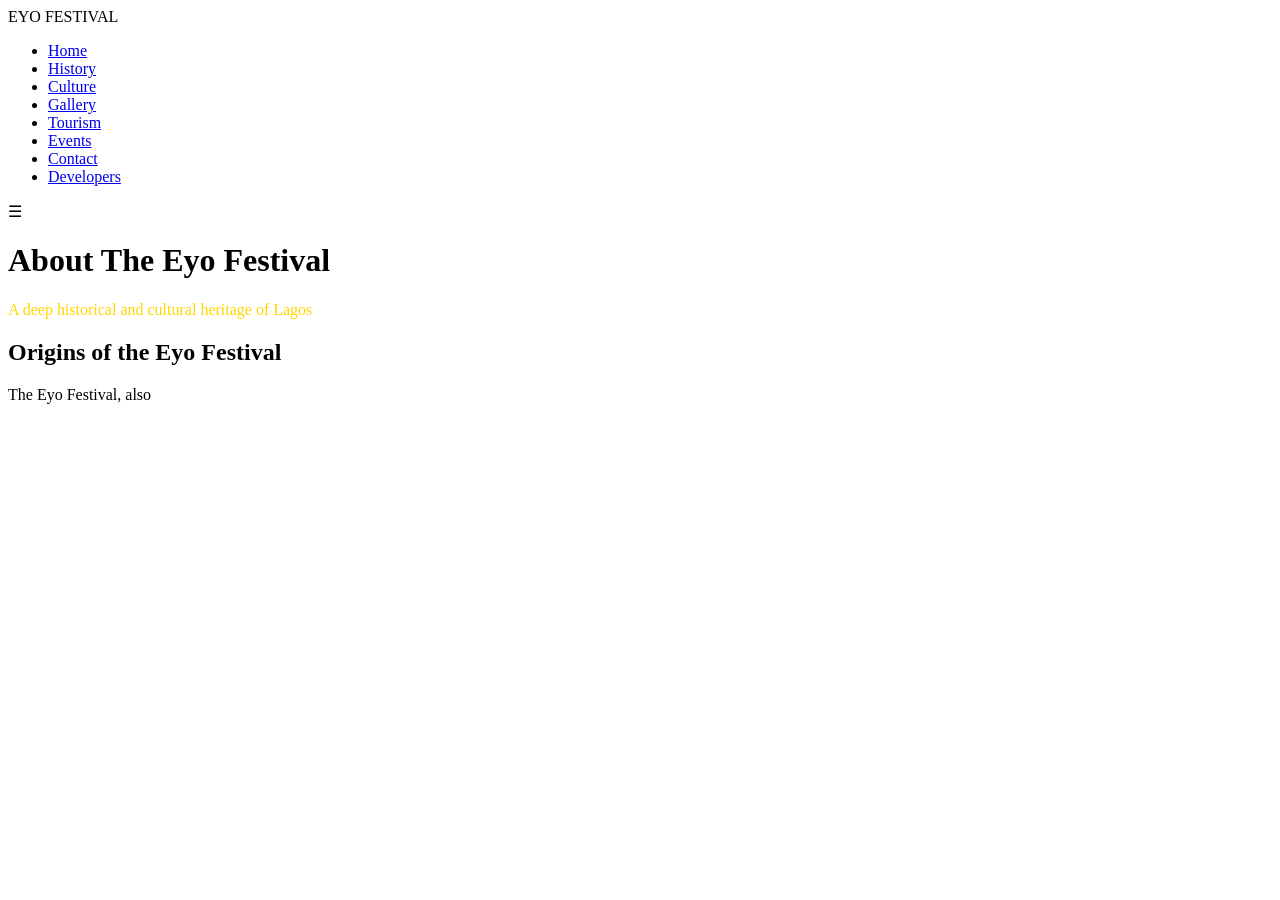
==== about.html @ 9601d6b4 "Initial Eyo Festival website setup" ====
<!DOCTYPE html>
<html lang="en">
<head>
  <meta charset="UTF-8">
  <meta name="viewport" content="width=device-width, initial-scale=1.0">
  <title>About Eyo Festival</title>
  <link rel="stylesheet" href="css/style.css">
</head>
<body>

<header>
  <nav>
    <div class="logo">EYO FESTIVAL</div>

    <ul class="nav-links" id="navLinks">
        <li><a href="index.html">Home</a></li>
      <li><a href="about.html">History</a></li>
      <li><a href="culture.html">Culture</a></li>
      <li><a href="gallery.html">Gallery</a></li>
      <li><a href="tourism.html">Tourism</a></li>
      <li><a href="events.html">Events</a></li>
      <li><a href="contact.html">Contact</a></li>
      <li><a href="developers.html">Developers</a></li>
    </ul>
     <div class="menu-toggle" onclick="toggleMenu()">☰</div>
  </nav>
</header
<section class="page-banner">
  <h1>About The Eyo Festival</h1>
  <p style="color:gold; margin-top:10px;">A deep historical and cultural heritage of Lagos</p>
</section>

<section class="section">

  <h2>Origins of the Eyo Festival</h2>
  <p>
    The Eyo Festival, also
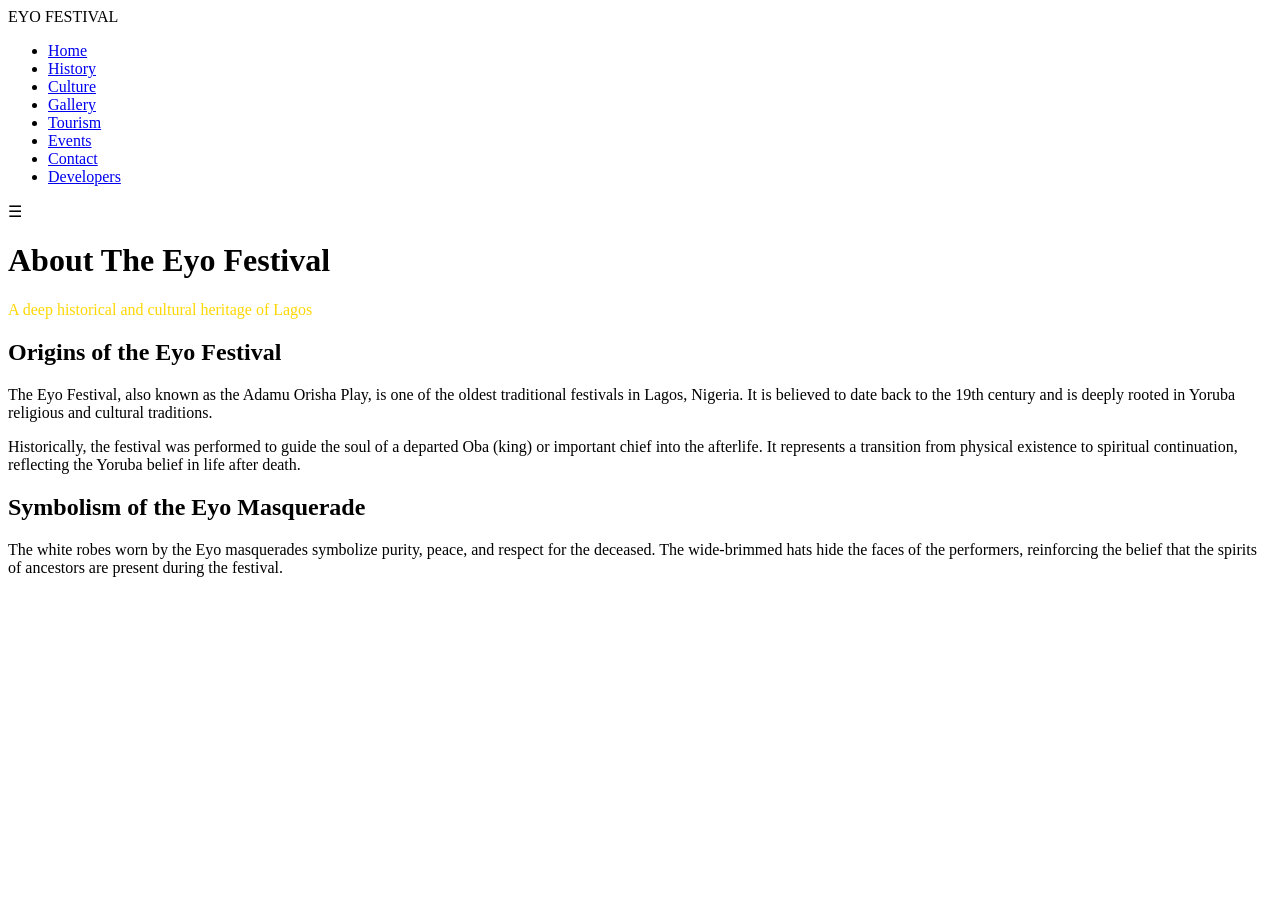
==== commit 851ac534: "Merged GitHub repo with local Eyo Festival project" ====
--- a/about.html
+++ b/about.html
@@ -34,4 +34,20 @@
 
   <h2>Origins of the Eyo Festival</h2>
   <p>
-    The Eyo Festival, also+    The Eyo Festival, also  known as the Adamu Orisha Play, is one of the oldest
+    traditional festivals in Lagos, Nigeria. It is believed to date back to the
+    19th century and is deeply rooted in Yoruba religious and cultural traditions.
+  </p>
+
+  <p>
+    Historically, the festival was performed to guide the soul of a departed Oba
+    (king) or important chief into the afterlife. It represents a transition from
+    physical existence to spiritual continuation, reflecting the Yoruba belief in
+    life after death.
+  </p>
+
+  <h2>Symbolism of the Eyo Masquerade</h2>
+  <p>
+    The white robes worn by the Eyo masquerades symbolize purity, peace, and respect
+    for the deceased. The wide-brimmed hats hide the faces of the performers,
+    reinforcing the belief that the spirits of ancestors are present during the festival.
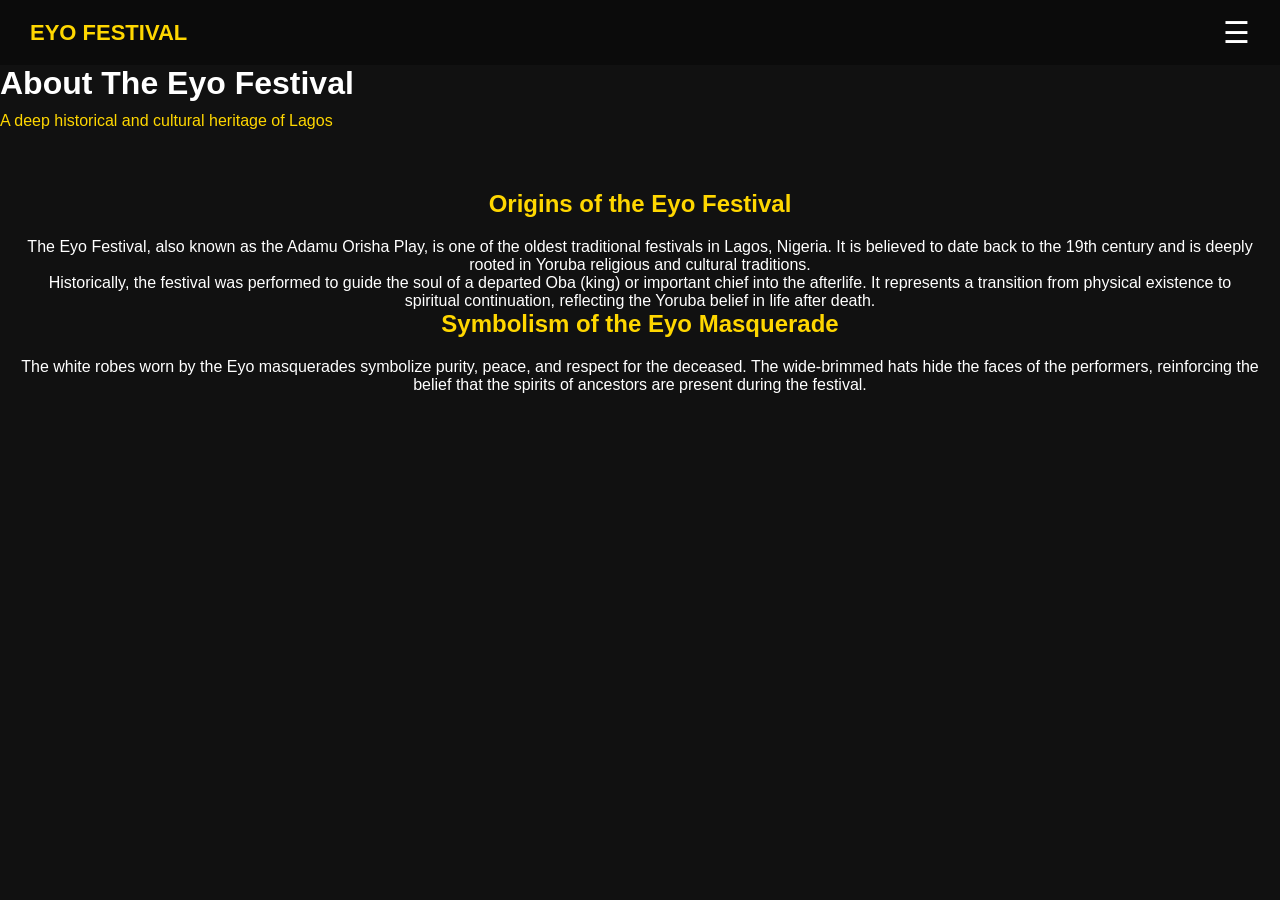
==== commit bfe9bb36: "Added images to the developers section" ====
--- a/about.html
+++ b/about.html
@@ -4,7 +4,7 @@
   <meta charset="UTF-8">
   <meta name="viewport" content="width=device-width, initial-scale=1.0">
   <title>About Eyo Festival</title>
-  <link rel="stylesheet" href="css/style.css">
+  <link rel="stylesheet" href="style.css">
 </head>
 <body>
 
--- a/style.css
+++ b/style.css
@@ -0,0 +1,287 @@
+/* =========================
+   RESET
+========================= */
+* {
+  margin: 0;
+  padding: 0;
+  box-sizing: border-box;
+  font-family: Arial, sans-serif;
+}
+
+body {
+  background: #111;
+  color: white;
+}
+
+/* =========================
+   HEADER + NAVBAR
+========================= */
+
+header {
+  background: #0b0b0b;
+  padding: 15px 30px;
+  position: relative;
+  z-index: 1000;
+}
+
+nav {
+  display: flex;
+  justify-content: space-between;
+  align-items: center;
+  position: relative;
+}
+
+/* LOGO */
+.logo {
+  color: gold;
+  font-size: 22px;
+  font-weight: bold;
+}
+
+/* MENU ICON */
+.menu-toggle {
+  font-size: 30px;
+  color: white;
+  cursor: pointer;
+  display: block;
+}
+
+/* NAV LINKS (HIDDEN BY DEFAULT) */
+.nav-links {
+  display: none;
+  flex-direction: column;
+  position: absolute;
+  top: 70px;
+  right: 0;
+  background: black;
+  width: 220px;
+  padding: 20px;
+  list-style: none;
+  gap: 15px;
+  z-index: 999;
+}
+
+/* SHOW MENU */
+.nav-links.active {
+  display: flex;
+}
+
+.nav-links a {
+  text-decoration: none;
+  color: white;
+  font-weight: 500;
+}
+
+.nav-links a:hover {
+  color: gold;
+}
+
+/* =========================
+   HERO SECTION
+========================= */
+
+.hero {
+  height: 90vh;
+  position: relative;
+  display: flex;
+  align-items: center;
+  justify-content: center;
+  text-align: center;
+  overflow: hidden;
+}
+
+.hero::before {
+  content: "";
+  position: absolute;
+  inset: 0;
+  background-size: cover;
+  background-position: center;
+  animation: slideBackground 20s infinite;
+  z-index: 0;
+}
+
+@keyframes slideBackground {
+
+  0% {
+    background-image: url('Eyo_Awise_banner.jpg');
+  }
+
+  25% {
+    background-image: url('Eyo_Iga_Faji_procession.jpg');
+  }
+
+  50% {
+    background-image: url('Eyo_Olokun.jpg');
+  }
+
+  75% {
+    background-image: url('EyoPillars.jpg');
+  }
+
+  100% {
+    background-image: url('Eyo_Iga_Jump.jpg');
+  }
+}
+
+/* OVERLAY */
+.overlay {
+  position: relative;
+  z-index: 1;
+  background: rgba(0,0,0,0.6);
+  padding: 40px;
+  border-radius: 10px;
+  max-width: 700px;
+}
+
+/* HERO TEXT */
+.hero h1 {
+  color: gold;
+  font-size: 42px;
+  margin-bottom: 10px;
+}
+
+.hero p {
+  margin-bottom: 15px;
+}
+
+/* BUTTON */
+.btn {
+  display: inline-block;
+  padding: 10px 20px;
+  background: gold;
+  color: black;
+  text-decoration: none;
+  border-radius: 5px;
+}
+
+.btn:hover {
+  background: white;
+}
+
+/* =========================
+   SECTIONS
+========================= */
+
+.section {
+  padding: 60px 20px;
+  text-align: center;
+  background: #111;
+}
+
+.section h2 {
+  color: gold;
+  margin-bottom: 20px;
+}
+
+/* =========================
+   CARDS
+========================= */
+
+.cards {
+  display: flex;
+  justify-content: center;
+  gap: 20px;
+  padding: 50px 20px;
+  background: #0b0b0b;
+  flex-wrap: wrap;
+}
+
+.card {
+  background: #1a1a1a;
+  padding: 25px;
+  width: 280px;
+  border-radius: 10px;
+  text-align: center;
+  border: 1px solid gold;
+  transition: 0.3s;
+}
+
+.card:hover {
+  transform: translateY(-8px);
+}
+
+.card h3 {
+  color: gold;
+}
+
+/* =========================
+   DEVELOPER CARDS
+========================= */
+
+.dev-cards {
+  display: flex;
+  justify-content: center;
+  gap: 30px;
+  padding: 50px 20px;
+  flex-wrap: wrap;
+  background: #0b0b0b;
+}
+
+.dev-card {
+  background: #1a1a1a;
+  width: 300px;
+  padding: 20px;
+  border-radius: 12px;
+  text-align: center;
+  border: 1px solid gold;
+  transition: 0.3s;
+}
+
+.dev-card:hover {
+  transform: translateY(-10px);
+}
+
+.dev-card img {
+  width: 100%;
+  height: 250px;
+  object-fit: cover;
+  border-radius: 10px;
+  margin-bottom: 15px;
+}
+
+.dev-card h3 {
+  color: gold;
+}
+
+.dev-card h4 {
+  font-size: 14px;
+  opacity: 0.8;
+  margin-bottom: 10px;
+}
+
+.dev-card p {
+  font-size: 14px;
+  color: #ddd;
+  line-height: 1.6;
+}
+
+/* =========================
+   FOOTER
+========================= */
+
+footer {
+  text-align: center;
+  padding: 20px;
+  background: black;
+  color: gold;
+}
+
+/* =========================
+   RESPONSIVE
+========================= */
+
+@media (max-width: 768px) {
+
+  .hero h1 {
+    font-size: 30px;
+  }
+
+  .hero p {
+    font-size: 16px;
+  }
+
+  .cards {
+    flex-direction: column;
+    align-items: center;
+  }
+}
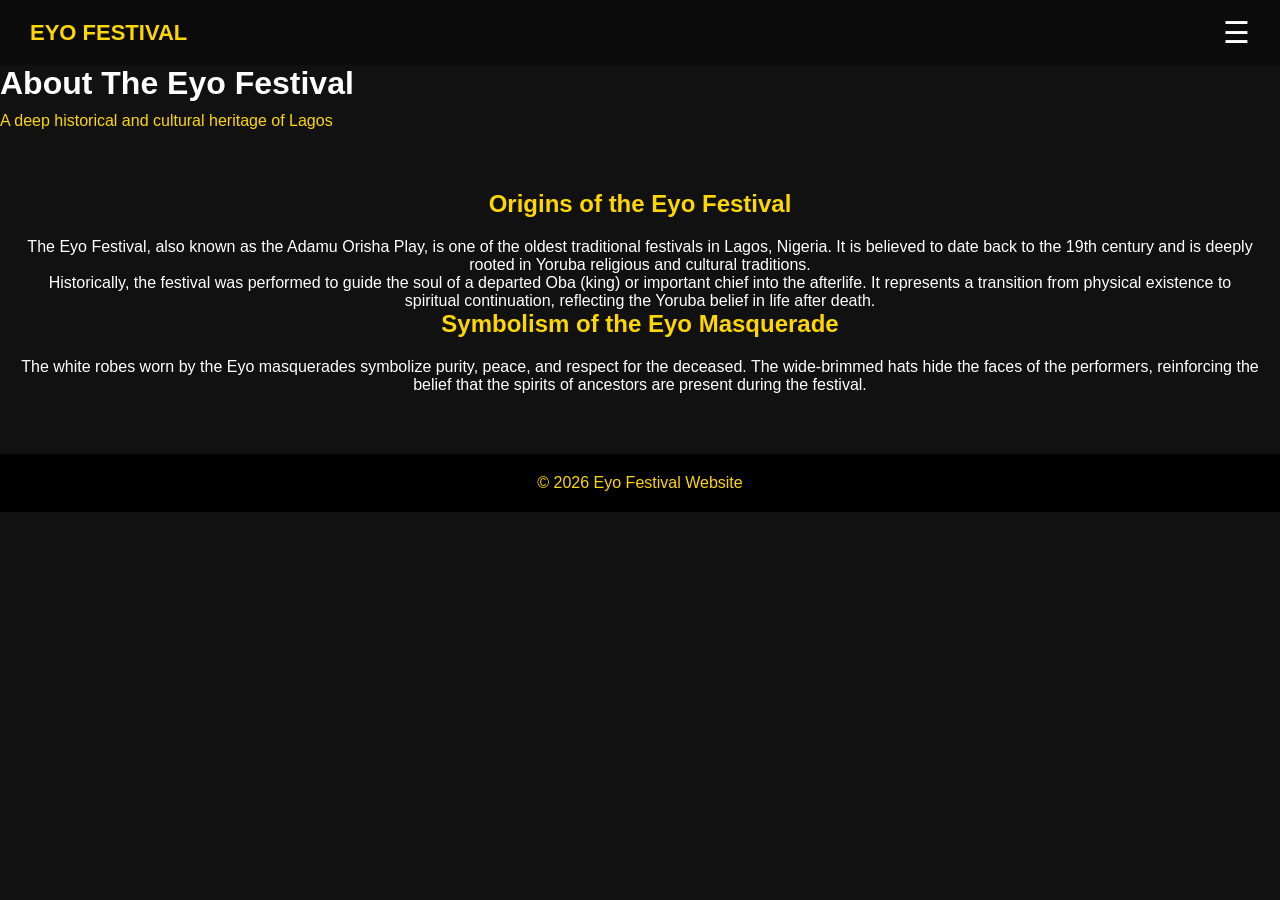
==== commit 2ab0ed00: "updated the  culture webpage" ====
--- a/about.html
+++ b/about.html
@@ -50,4 +50,16 @@
   <p>
     The white robes worn by the Eyo masquerades symbolize purity, peace, and respect
     for the deceased. The wide-brimmed hats hide the faces of the performers,
-    reinforcing the belief that the spirits of ancestors are present during the festival.+    reinforcing the belief that the spirits of ancestors are present during the festival.
+    </section>
+
+<!-- ================= FOOTER ================= -->
+<footer>
+  <p>© 2026 Eyo Festival Website</p>
+</footer>
+
+<!-- JS -->
+<script src="script.js"></script>
+
+</body>
+</html>
--- a/style.css
+++ b/style.css
@@ -1,6 +1,4 @@
-/* =========================
-   RESET
-========================= */
+
 * {
   margin: 0;
   padding: 0;
@@ -13,9 +11,6 @@
   color: white;
 }
 
-/* =========================
-   HEADER + NAVBAR
-========================= */
 
 header {
   background: #0b0b0b;
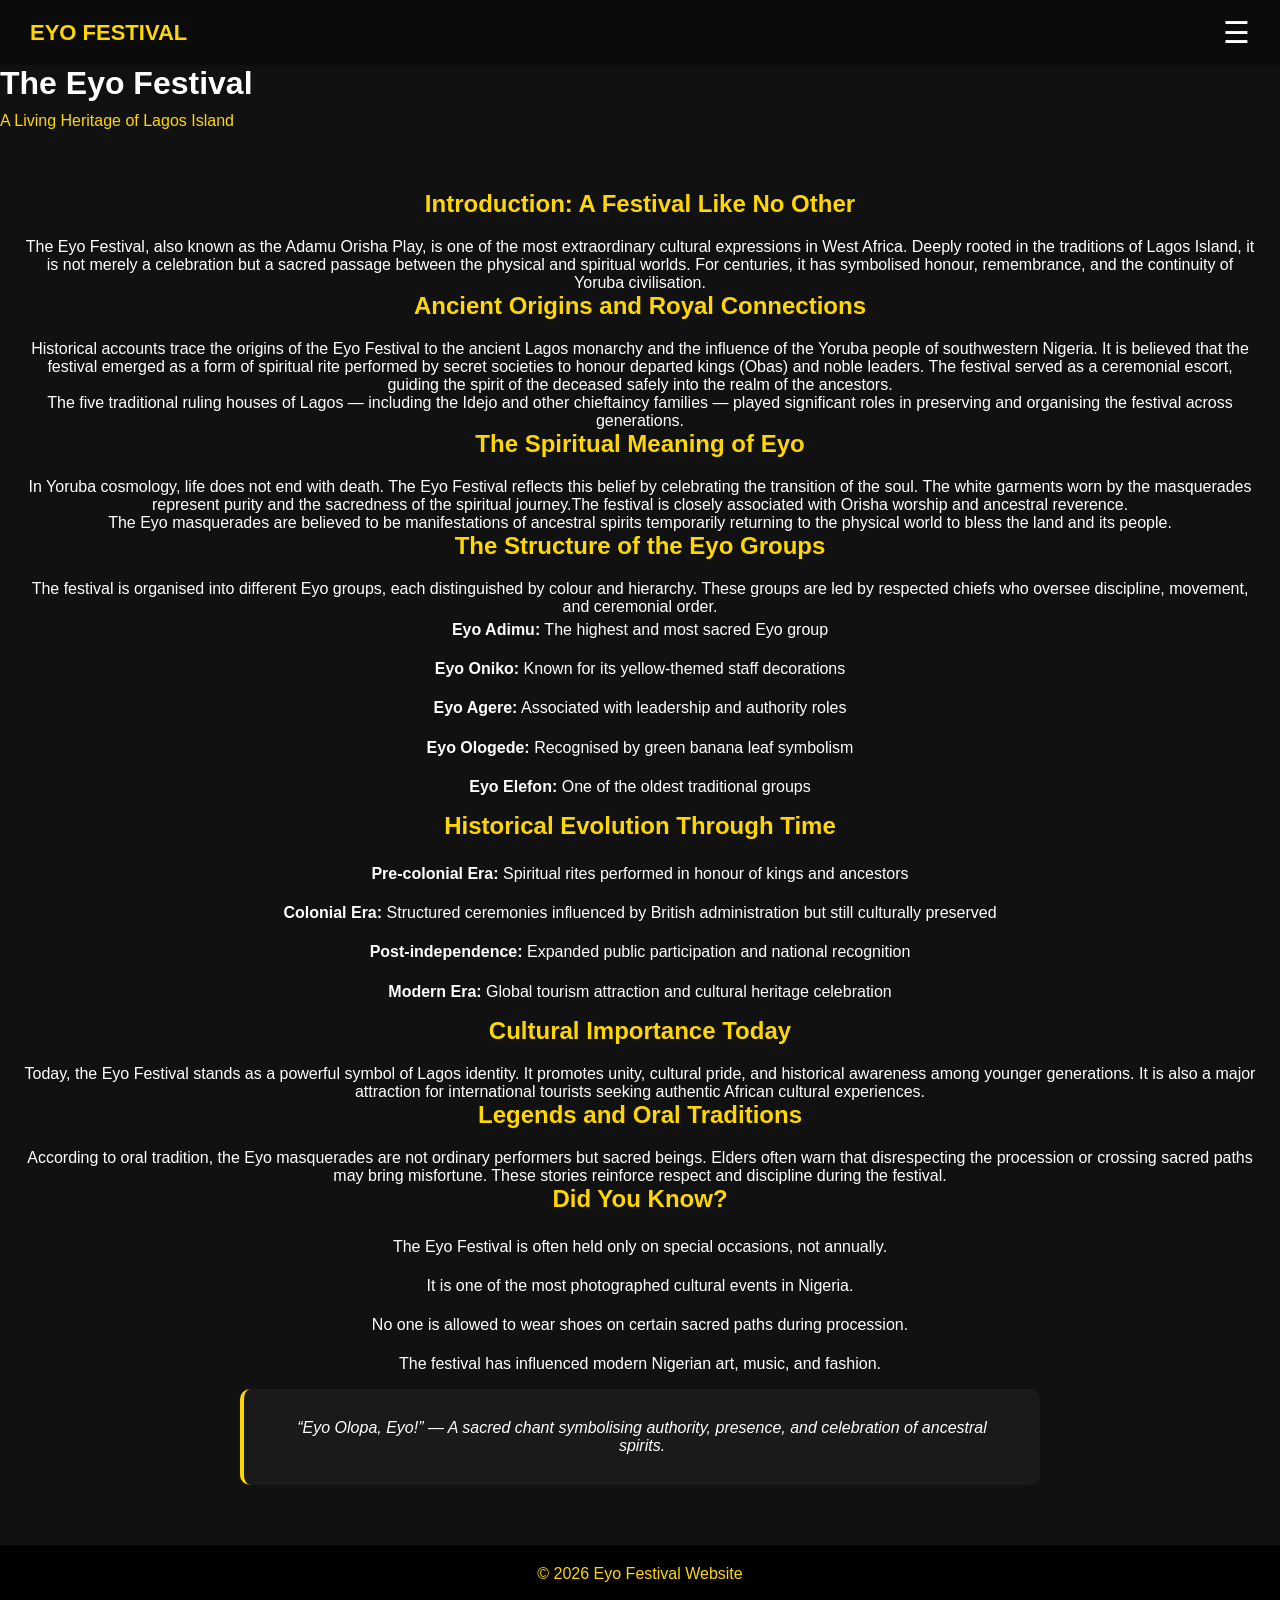
==== commit 7c407674: "Co-authored-by: temiloluwamustapha6-coder <temiloluwamustapha6-coder@users.noreply.github.com>" ====
--- a/about.html
+++ b/about.html
@@ -26,40 +26,94 @@
   </nav>
 </header
 <section class="page-banner">
-  <h1>About The Eyo Festival</h1>
-  <p style="color:gold; margin-top:10px;">A deep historical and cultural heritage of Lagos</p>
+  <h1>The Eyo Festival</h1>
+  <p style="color:gold; margin-top:10px;">A Living Heritage of Lagos Island</p>
 </section>
 
 <section class="section">
 
-  <h2>Origins of the Eyo Festival</h2>
+  <h2>Introduction: A Festival Like No Other</h2>
   <p>
-    The Eyo Festival, also  known as the Adamu Orisha Play, is one of the oldest
-    traditional festivals in Lagos, Nigeria. It is believed to date back to the
-    19th century and is deeply rooted in Yoruba religious and cultural traditions.
+    The Eyo Festival, also known as the Adamu Orisha Play, is one of the most extraordinary cultural expressions in West Africa.
+    Deeply rooted in the traditions of Lagos Island, it is not merely a celebration but a sacred passage between the physical and spiritual worlds.
+    For centuries, it has symbolised honour, remembrance, and the continuity of Yoruba civilisation.
+  </p>
+
+  <h2>Ancient Origins and Royal Connections</h2>
+  <p>
+    Historical accounts trace the origins of the Eyo Festival to the ancient Lagos monarchy and the influence of the Yoruba people of southwestern Nigeria.
+    It is believed that the festival emerged as a form of spiritual rite performed by secret societies to honour departed kings (Obas) and noble leaders.
+    The festival served as a ceremonial escort, guiding the spirit of the deceased safely into the realm of the ancestors.
   </p>
 
   <p>
-    Historically, the festival was performed to guide the soul of a departed Oba
-    (king) or important chief into the afterlife. It represents a transition from
-    physical existence to spiritual continuation, reflecting the Yoruba belief in
-    life after death.
+    The five traditional ruling houses of Lagos — including the Idejo and other chieftaincy families — played significant roles in preserving and organising the festival across generations.
   </p>
 
-  <h2>Symbolism of the Eyo Masquerade</h2>
+  <h2>The Spiritual Meaning of Eyo</h2>
   <p>
-    The white robes worn by the Eyo masquerades symbolize purity, peace, and respect
-    for the deceased. The wide-brimmed hats hide the faces of the performers,
-    reinforcing the belief that the spirits of ancestors are present during the festival.
-    </section>
+    In Yoruba cosmology, life does not end with death. The Eyo Festival reflects this belief by celebrating the transition of the soul.
+    The white garments worn by the masquerades represent purity and the sacredness of the spiritual journey.The festival is closely associated with Orisha worship and ancestral reverence.
+  </p>
 
-<!-- ================= FOOTER ================= -->
+  <p>
+    The Eyo masquerades are believed to be manifestations of ancestral spirits temporarily returning to the physical world to bless the land and its people.
+  </p>
+  <h2>The Structure of the Eyo Groups</h2>
+  <p>
+    The festival is organised into different Eyo groups, each distinguished by colour and hierarchy.
+    These groups are led by respected chiefs who oversee discipline, movement, and ceremonial order.
+  </p>
+
+  <ul>
+    <li><strong>Eyo Adimu:</strong> The highest and most sacred Eyo group</li>
+    <li><strong>Eyo Oniko:</strong> Known for its yellow-themed staff decorations</li>
+    <li><strong>Eyo Agere:</strong> Associated with leadership and authority roles</li>
+    <li><strong>Eyo Ologede:</strong> Recognised by green banana leaf symbolism</li>
+    <li><strong>Eyo Elefon:</strong> One of the oldest traditional groups</li>
+  </ul>
+
+  <h2>Historical Evolution Through Time</h2>
+  <ul>
+    <li><strong>Pre-colonial Era:</strong> Spiritual rites performed in honour of kings and ancestors</li>
+    <li><strong>Colonial Era:</strong> Structured ceremonies influenced by British administration but still culturally preserved</li>
+    <li><strong>Post-independence:</strong> Expanded public participation and national recognition</li>
+    <li><strong>Modern Era:</strong> Global tourism attraction and cultural heritage celebration</li>
+  </ul>
+
+  <h2>Cultural Importance Today</h2>
+  <p>
+    Today, the Eyo Festival stands as a powerful symbol of Lagos identity.
+    It promotes unity, cultural pride, and historical awareness among younger generations.
+    It is also a major attraction for international tourists seeking authentic African cultural experiences.
+  </p>
+
+  <h2>Legends and Oral Traditions</h2>
+  <p>
+    According to oral tradition, the Eyo masquerades are not ordinary performers but sacred beings.
+    Elders often warn that disrespecting the procession or crossing sacred paths may bring misfortune.
+    These stories reinforce respect and discipline during the festival.
+  </p>
+   <h2>Did You Know?</h2>
+  <ul>
+    <li>The Eyo Festival is often held only on special occasions, not annually.</li>
+    <li>It is one of the most photographed cultural events in Nigeria.</li>
+    <li>No one is allowed to wear shoes on certain sacred paths during procession.</li>
+    <li>The festival has influenced modern Nigerian art, music, and fashion.</li>
+  </ul>
+
+  <div class="highlight-box">
+    <p>
+      “Eyo Olopa, Eyo!” — A sacred chant symbolising authority, presence, and celebration of ancestral spirits.
+    </p>
+  </div>
+
+</section>
+
 <footer>
   <p>© 2026 Eyo Festival Website</p>
 </footer>
 
-<!-- JS -->
-<script src="script.js"></script>
-
+<script src="js/script.js"></script>
 </body>
 </html>
--- a/style.css
+++ b/style.css
@@ -279,4 +279,202 @@
     flex-direction: column;
     align-items: center;
   }
+}
+/* PAGE BANNER */
+.page-banner {
+  height: 50vh;
+  background: url('Eyo_Awise_banner.jpg') center/cover no-repeat;
+  display: flex;
+  justify-content: center;
+  align-items: center;
+  text-align: center;
+}
+
+.banner-overlay {
+  background: rgba(0,0,0,0.6);
+  padding: 40px;
+  border-radius: 10px;
+}
+
+.page-banner h1 {
+  color: gold;
+  font-size: 45px;
+  margin-bottom: 10px;
+}
+
+.page-banner p {
+  color: white;
+  font-size: 18px;
+}
+
+/* INFO SECTION */
+.info-section {
+  display: flex;
+  justify-content: center;
+  gap: 20px;
+  padding: 50px 20px;
+  flex-wrap: wrap;
+  background: #0b0b0b;
+}
+
+.info-box {
+  background: #1a1a1a;
+  width: 250px;
+  padding: 25px;
+  border-radius: 10px;
+  text-align: center;
+  border: 1px solid gold;
+}
+
+.info-box h3 {
+  color: gold;
+  margin-bottom: 10px;
+}
+
+/* TIMELINE */
+.timeline {
+  max-width: 800px;
+  margin: auto;
+}
+
+.timeline-item {
+  background: #1a1a1a;
+  margin-bottom: 20px;
+  padding: 20px;
+  border-left: 4px solid gold;
+  border-radius: 5px;
+}
+
+.timeline-item h3 {
+  color: gold;
+  margin-bottom: 10px;
+}
+
+/* CUSTOM LIST */
+.custom-list {
+  list-style: none;
+  padding-left: 0;
+}
+
+.custom-list li {
+  margin-bottom: 15px;
+  line-height: 1.7;
+}
+
+/* GALLERY */
+.gallery-preview {
+  display: grid;
+  grid-template-columns: repeat(auto-fit, minmax(250px, 1fr));
+  gap: 15px;
+  padding: 40px;
+}
+
+.gallery-preview img {
+  width: 100%;
+  height: 250px;
+  object-fit: cover;
+  border-radius: 10px;
+  transition: 0.3s;
+}
+
+.gallery-preview img:hover {
+  transform: scale(1.03);
+}
+
+/* STATS */
+.stats-section {
+  display: flex;
+  justify-content: center;
+  gap: 40px;
+  padding: 60px 20px;
+  background: black;
+  text-align: center;
+  flex-wrap: wrap;
+}
+
+.stat h2 {
+  color: gold;
+  font-size: 42px;
+}
+
+.stat p {
+  color: white;
+}
+
+/* HIGHLIGHT BOX */
+.highlight-box {
+  background: #1a1a1a;
+  border-left: 4px solid gold;
+  padding: 30px;
+  max-width: 800px;
+  margin: auto;
+  border-radius: 10px;
+  font-style: italic;
+}
+
+/* HOVER EFFECT */
+.card:hover,
+.info-box:hover {
+  transform: translateY(-10px);
+  box-shadow: 0 0 20px rgba(255,215,0,0.4);
+}
+
+/* ANIMATION */
+.section,
+.card,
+.info-box {
+  animation: fadeIn 1s ease-in-out;
+}
+
+@keyframes fadeIn {
+
+  from {
+    opacity: 0;
+    transform: translateY(20px);
+  }
+
+  to {
+    opacity: 1;
+    transform: translateY(0);
+  }
+}
+
+/* RESPONSIVE */
+@media (max-width: 768px) {
+
+  .page-banner h1 {
+    font-size: 30px;
+  }
+
+  .stats-section {
+    flex-direction: column;
+  }
+
+  .gallery-preview {
+    grid-template-columns: 1fr;
+  }
+}
+/* =========================
+   REMOVE DEFAULT LIST STYLE
+========================= */
+
+ul,
+ol {
+  list-style: none;
+  padding-left: 0;
+  margin-left: 0;
+}
+
+/* CUSTOM SPACING FOR LIST ITEMS */
+ul li,
+ol li {
+  margin-bottom: 12px;
+  line-height: 1.7;
+}
+
+/* OPTIONAL GOLD BULLET STYLE */
+.custom-list li::before {
+  content: "• ";
+  color: gold;
+  font-weight: bold;
 }
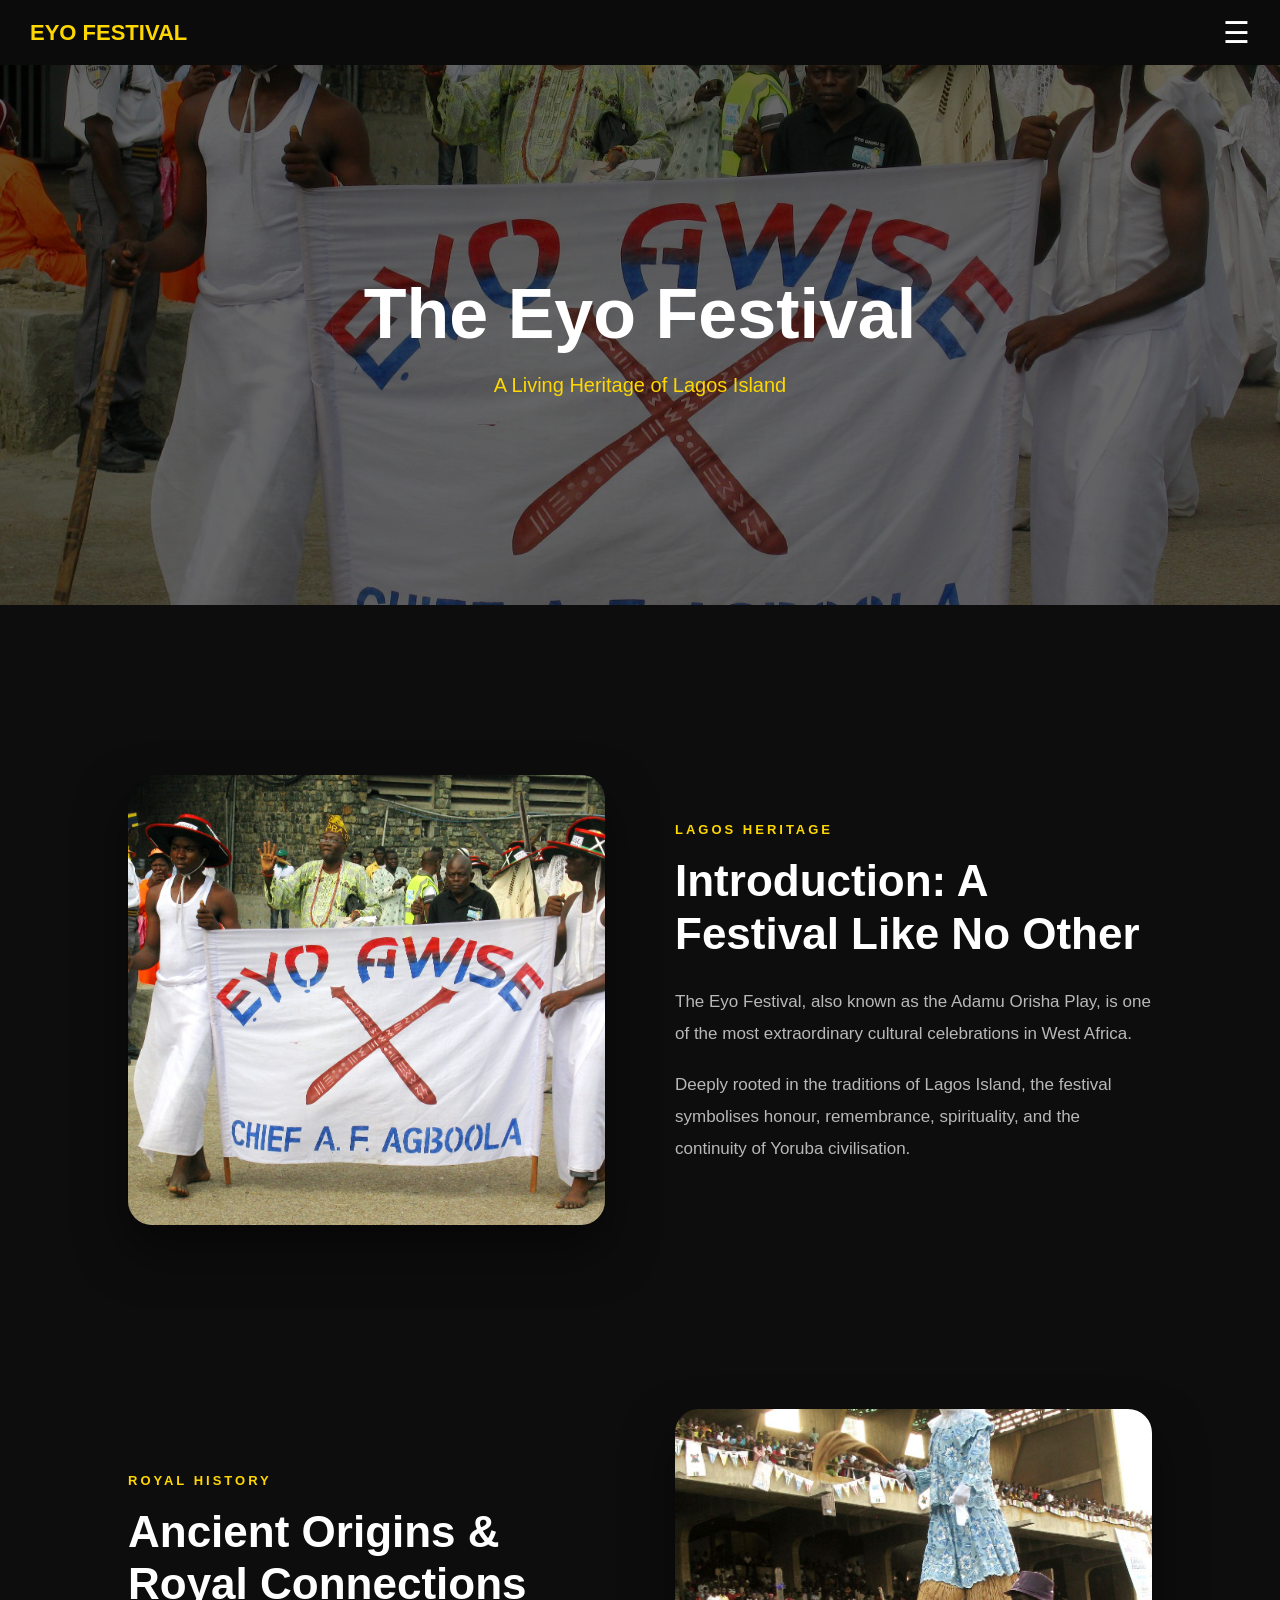
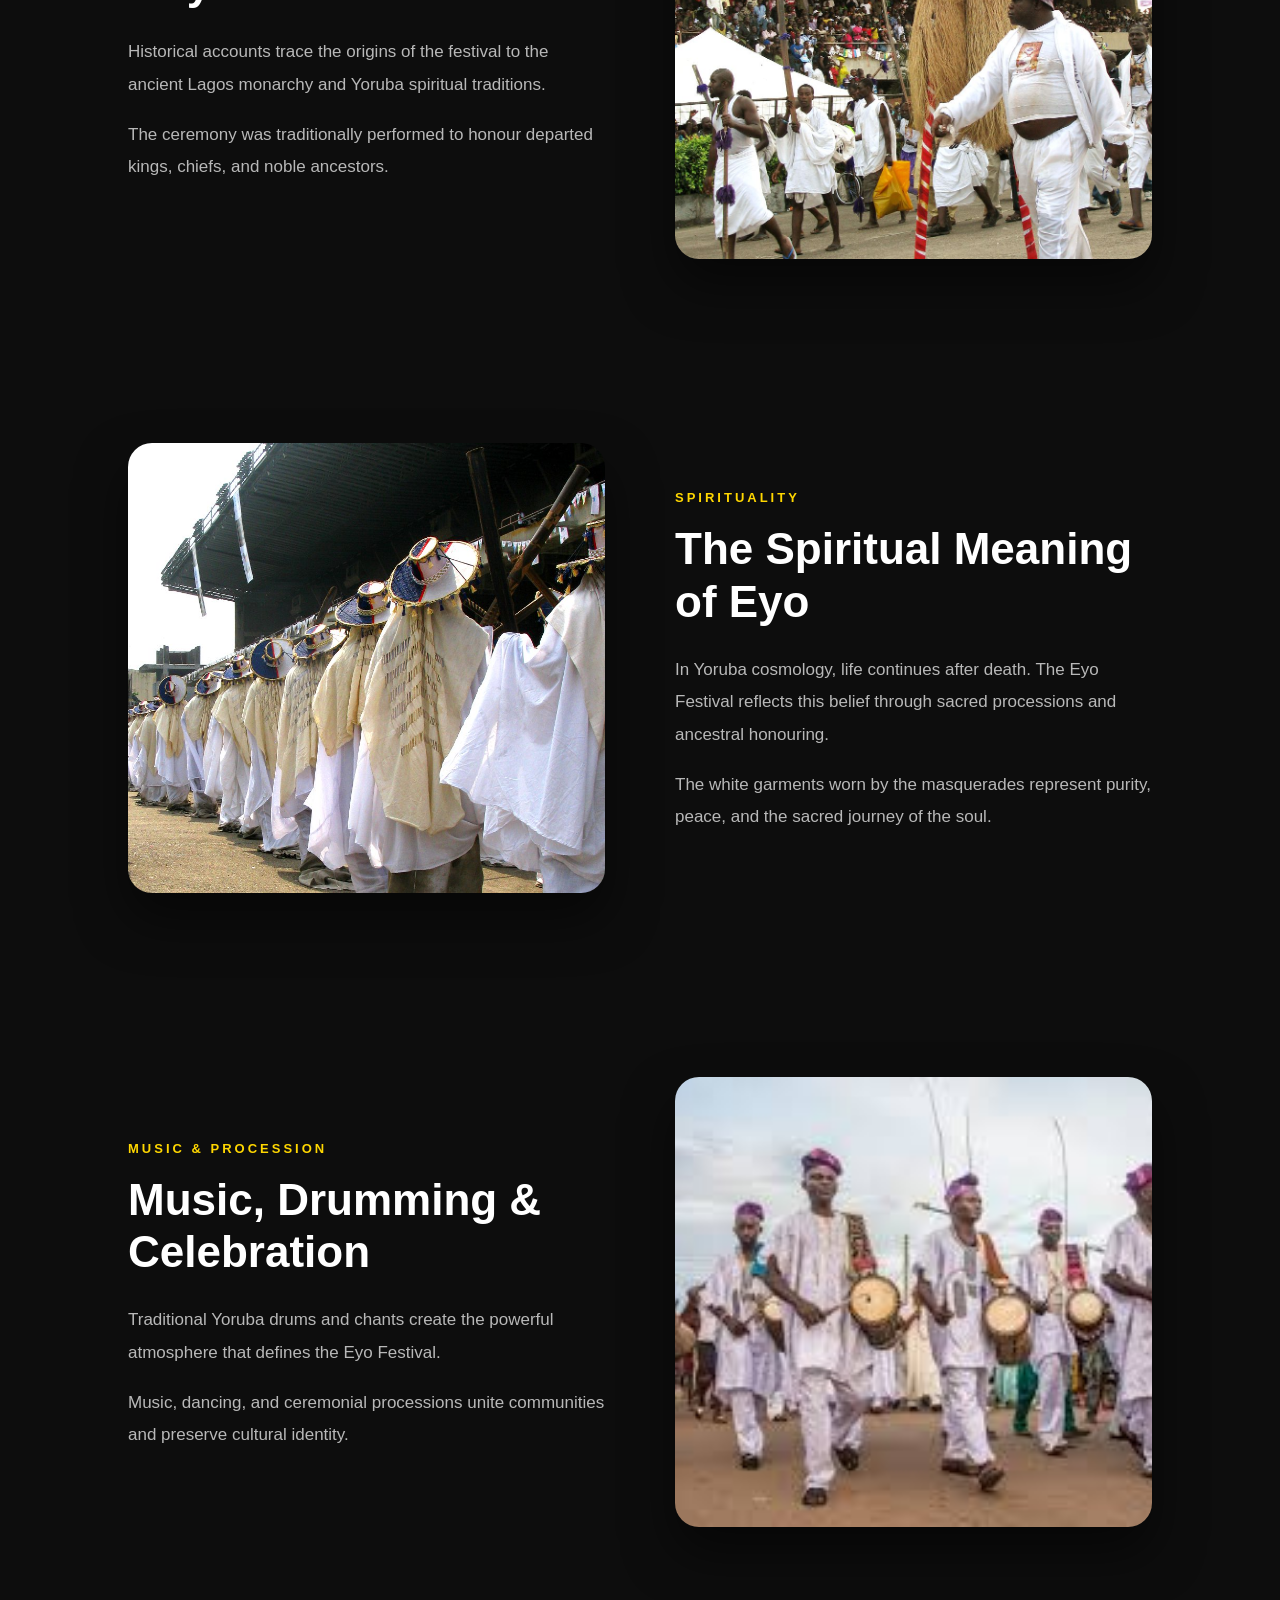
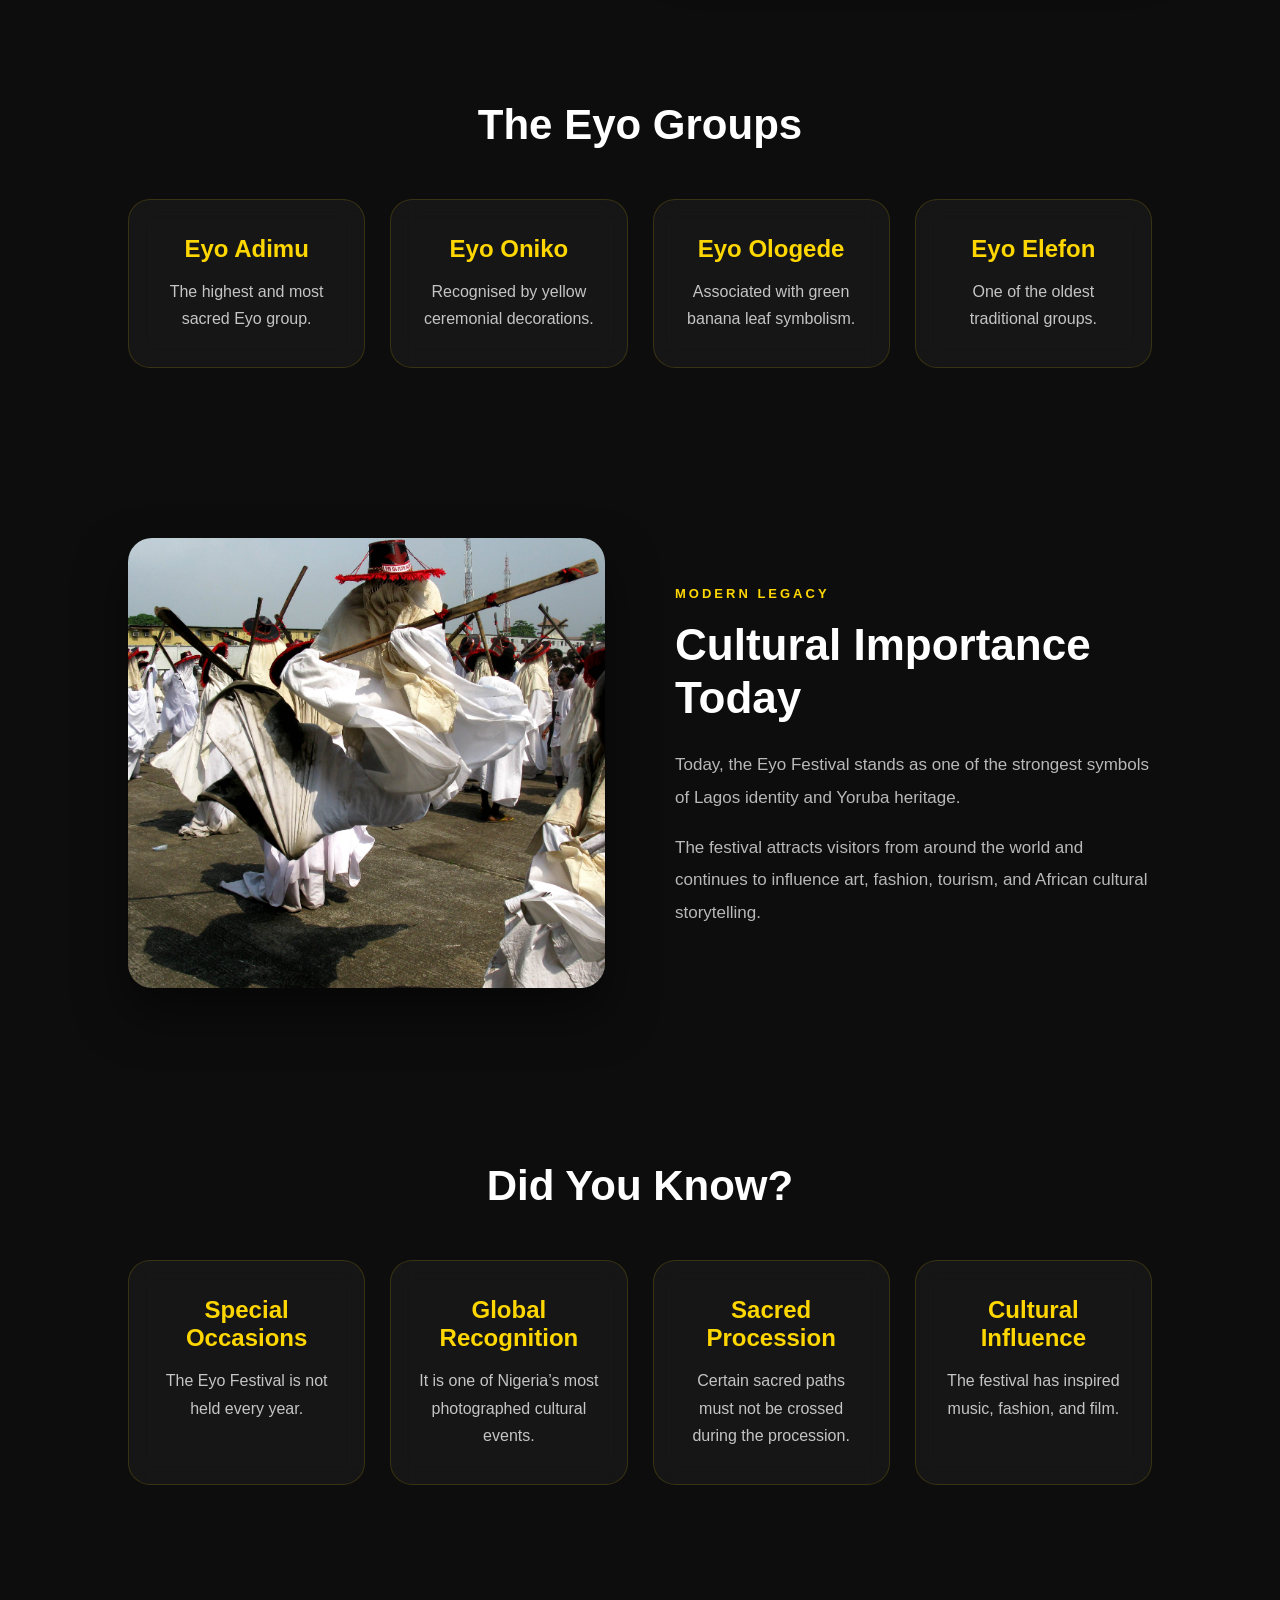
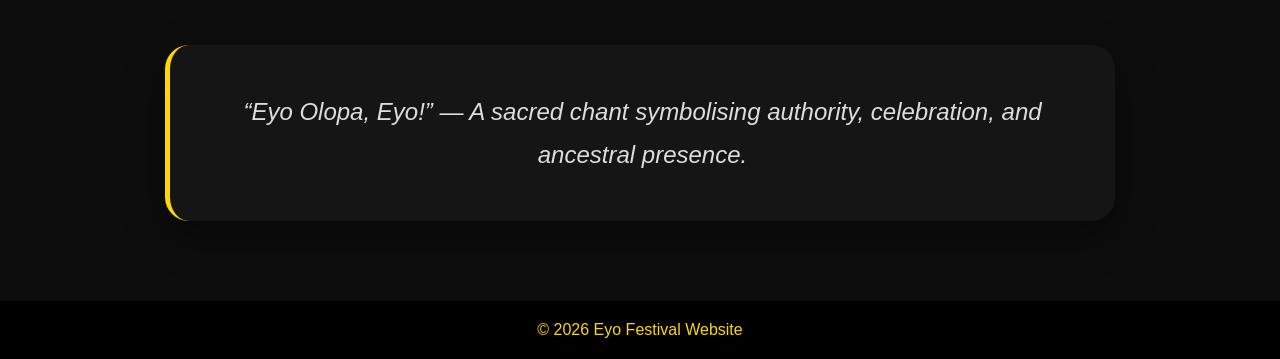
==== commit 0fe85d94: "Add modern gallery section with images and styles for enhanced visual presentation" ====
--- a/about.html
+++ b/about.html
@@ -3,17 +3,23 @@
 <head>
   <meta charset="UTF-8">
   <meta name="viewport" content="width=device-width, initial-scale=1.0">
-  <title>About Eyo Festival</title>
+  <title>History | Eyo Festival</title>
+
   <link rel="stylesheet" href="style.css">
 </head>
+
 <body>
 
+<!-- ================= HEADER ================= -->
 <header>
+
   <nav>
+
     <div class="logo">EYO FESTIVAL</div>
 
     <ul class="nav-links" id="navLinks">
-        <li><a href="index.html">Home</a></li>
+
+      <li><a href="index.html">Home</a></li>
       <li><a href="about.html">History</a></li>
       <li><a href="culture.html">Culture</a></li>
       <li><a href="gallery.html">Gallery</a></li>
@@ -21,99 +27,275 @@
       <li><a href="events.html">Events</a></li>
       <li><a href="contact.html">Contact</a></li>
       <li><a href="developers.html">Developers</a></li>
+
     </ul>
-     <div class="menu-toggle" onclick="toggleMenu()">☰</div>
+
+    <div class="menu-toggle" onclick="toggleMenu()">☰</div>
+
   </nav>
-</header
+
+</header>
+
+<!-- ================= HERO ================= -->
 <section class="page-banner">
+
   <h1>The Eyo Festival</h1>
-  <p style="color:gold; margin-top:10px;">A Living Heritage of Lagos Island</p>
+
+  <p style="color: gold; margin-top: 10px;">
+    A Living Heritage of Lagos Island
+  </p>
+
 </section>
 
-<section class="section">
-
-  <h2>Introduction: A Festival Like No Other</h2>
-  <p>
-    The Eyo Festival, also known as the Adamu Orisha Play, is one of the most extraordinary cultural expressions in West Africa.
-    Deeply rooted in the traditions of Lagos Island, it is not merely a celebration but a sacred passage between the physical and spiritual worlds.
-    For centuries, it has symbolised honour, remembrance, and the continuity of Yoruba civilisation.
-  </p>
-
-  <h2>Ancient Origins and Royal Connections</h2>
-  <p>
-    Historical accounts trace the origins of the Eyo Festival to the ancient Lagos monarchy and the influence of the Yoruba people of southwestern Nigeria.
-    It is believed that the festival emerged as a form of spiritual rite performed by secret societies to honour departed kings (Obas) and noble leaders.
-    The festival served as a ceremonial escort, guiding the spirit of the deceased safely into the realm of the ancestors.
-  </p>
-
-  <p>
-    The five traditional ruling houses of Lagos — including the Idejo and other chieftaincy families — played significant roles in preserving and organising the festival across generations.
-  </p>
-
-  <h2>The Spiritual Meaning of Eyo</h2>
-  <p>
-    In Yoruba cosmology, life does not end with death. The Eyo Festival reflects this belief by celebrating the transition of the soul.
-    The white garments worn by the masquerades represent purity and the sacredness of the spiritual journey.The festival is closely associated with Orisha worship and ancestral reverence.
-  </p>
-
-  <p>
-    The Eyo masquerades are believed to be manifestations of ancestral spirits temporarily returning to the physical world to bless the land and its people.
-  </p>
-  <h2>The Structure of the Eyo Groups</h2>
-  <p>
-    The festival is organised into different Eyo groups, each distinguished by colour and hierarchy.
-    These groups are led by respected chiefs who oversee discipline, movement, and ceremonial order.
-  </p>
-
-  <ul>
-    <li><strong>Eyo Adimu:</strong> The highest and most sacred Eyo group</li>
-    <li><strong>Eyo Oniko:</strong> Known for its yellow-themed staff decorations</li>
-    <li><strong>Eyo Agere:</strong> Associated with leadership and authority roles</li>
-    <li><strong>Eyo Ologede:</strong> Recognised by green banana leaf symbolism</li>
-    <li><strong>Eyo Elefon:</strong> One of the oldest traditional groups</li>
-  </ul>
-
-  <h2>Historical Evolution Through Time</h2>
-  <ul>
-    <li><strong>Pre-colonial Era:</strong> Spiritual rites performed in honour of kings and ancestors</li>
-    <li><strong>Colonial Era:</strong> Structured ceremonies influenced by British administration but still culturally preserved</li>
-    <li><strong>Post-independence:</strong> Expanded public participation and national recognition</li>
-    <li><strong>Modern Era:</strong> Global tourism attraction and cultural heritage celebration</li>
-  </ul>
-
-  <h2>Cultural Importance Today</h2>
-  <p>
-    Today, the Eyo Festival stands as a powerful symbol of Lagos identity.
-    It promotes unity, cultural pride, and historical awareness among younger generations.
-    It is also a major attraction for international tourists seeking authentic African cultural experiences.
-  </p>
-
-  <h2>Legends and Oral Traditions</h2>
-  <p>
-    According to oral tradition, the Eyo masquerades are not ordinary performers but sacred beings.
-    Elders often warn that disrespecting the procession or crossing sacred paths may bring misfortune.
-    These stories reinforce respect and discipline during the festival.
-  </p>
-   <h2>Did You Know?</h2>
-  <ul>
-    <li>The Eyo Festival is often held only on special occasions, not annually.</li>
-    <li>It is one of the most photographed cultural events in Nigeria.</li>
-    <li>No one is allowed to wear shoes on certain sacred paths during procession.</li>
-    <li>The festival has influenced modern Nigerian art, music, and fashion.</li>
-  </ul>
-
-  <div class="highlight-box">
+<!-- ================= HISTORY CONTAINER ================= -->
+<section class="history-container">
+
+  <!-- SECTION 1 -->
+  <div class="history-row">
+
+    <div class="history-image">
+      <img src="Eyo_Awise_banner.jpg" alt="Eyo Festival">
+    </div>
+
+    <div class="history-text">
+
+      <span class="history-tag">LAGOS HERITAGE</span>
+
+      <h2>Introduction: A Festival Like No Other</h2>
+
+      <p>
+        The Eyo Festival, also known as the Adamu Orisha Play,
+        is one of the most extraordinary cultural celebrations
+        in West Africa.
+      </p>
+
+      <p>
+        Deeply rooted in the traditions of Lagos Island,
+        the festival symbolises honour, remembrance,
+        spirituality, and the continuity of Yoruba civilisation.
+      </p>
+
+    </div>
+
+  </div>
+
+  <!-- SECTION 2 -->
+  <div class="history-row reverse">
+
+    <div class="history-image">
+      <img src="Eyo_festival_stilt_performer.jpg" alt="Royal Tradition">
+    </div>
+
+    <div class="history-text">
+
+      <span class="history-tag">ROYAL HISTORY</span>
+
+      <h2>Ancient Origins & Royal Connections</h2>
+
+      <p>
+        Historical accounts trace the origins of the festival
+        to the ancient Lagos monarchy and Yoruba spiritual traditions.
+      </p>
+
+      <p>
+        The ceremony was traditionally performed to honour
+        departed kings, chiefs, and noble ancestors.
+      </p>
+
+    </div>
+
+  </div>
+
+  <!-- SECTION 3 -->
+  <div class="history-row">
+
+    <div class="history-image">
+      <img src="Eyo_Iga_Faji_procession.jpg" alt="Spiritual Meaning">
+    </div>
+
+    <div class="history-text">
+
+      <span class="history-tag">SPIRITUALITY</span>
+
+      <h2>The Spiritual Meaning of Eyo</h2>
+
+      <p>
+        In Yoruba cosmology, life continues after death.
+        The Eyo Festival reflects this belief through sacred
+        processions and ancestral honouring.
+      </p>
+
+      <p>
+        The white garments worn by the masquerades represent
+        purity, peace, and the sacred journey of the soul.
+      </p>
+
+    </div>
+
+  </div>
+
+  <!-- SECTION 4 -->
+  <div class="history-row reverse">
+
+    <div class="history-image">
+      <img src="eyo-drummers.jfif" alt="Eyo Drumming">
+    </div>
+
+    <div class="history-text">
+
+      <span class="history-tag">MUSIC & PROCESSION</span>
+
+      <h2>Music, Drumming & Celebration</h2>
+
+      <p>
+        Traditional Yoruba drums and chants create the
+        powerful atmosphere that defines the Eyo Festival.
+      </p>
+
+      <p>
+        Music, dancing, and ceremonial processions unite
+        communities and preserve cultural identity.
+      </p>
+
+    </div>
+
+  </div>
+
+  <!-- SECTION 5 -->
+  <div class="history-card-section">
+
+    <h2>The Eyo Groups</h2>
+
+    <div class="history-cards">
+
+      <div class="history-card">
+        <h3>Eyo Adimu</h3>
+
+        <p>
+          The highest and most sacred Eyo group.
+        </p>
+      </div>
+
+      <div class="history-card">
+        <h3>Eyo Oniko</h3>
+
+        <p>
+          Recognised by yellow ceremonial decorations.
+        </p>
+      </div>
+
+      <div class="history-card">
+        <h3>Eyo Ologede</h3>
+
+        <p>
+          Associated with green banana leaf symbolism.
+        </p>
+      </div>
+
+      <div class="history-card">
+        <h3>Eyo Elefon</h3>
+
+        <p>
+          One of the oldest traditional groups.
+        </p>
+      </div>
+
+    </div>
+
+  </div>
+
+  <!-- SECTION 6 -->
+  <div class="history-row">
+
+    <div class="history-image">
+      <img src="Eyo_Iga_Jump.jpg" alt="Modern Festival">
+    </div>
+
+    <div class="history-text">
+
+      <span class="history-tag">MODERN LEGACY</span>
+
+      <h2>Cultural Importance Today</h2>
+
+      <p>
+        Today, the Eyo Festival stands as one of the strongest
+        symbols of Lagos identity and Yoruba heritage.
+      </p>
+
+      <p>
+        The festival attracts visitors from around the world
+        and continues to influence art, fashion, tourism,
+        and African cultural storytelling.
+      </p>
+
+    </div>
+
+  </div>
+
+  <!-- DID YOU KNOW -->
+  <div class="history-card-section">
+
+    <h2>Did You Know?</h2>
+
+    <div class="history-cards">
+
+      <div class="history-card">
+        <h3>Special Occasions</h3>
+
+        <p>
+          The Eyo Festival is not held every year.
+        </p>
+      </div>
+
+      <div class="history-card">
+        <h3>Global Recognition</h3>
+
+        <p>
+          It is one of Nigeria’s most photographed cultural events.
+        </p>
+      </div>
+
+      <div class="history-card">
+        <h3>Sacred Procession</h3>
+
+        <p>
+          Certain sacred paths must not be crossed during the procession.
+        </p>
+      </div>
+
+      <div class="history-card">
+        <h3>Cultural Influence</h3>
+
+        <p>
+          The festival has inspired music, fashion, and film.
+        </p>
+      </div>
+
+    </div>
+
+  </div>
+
+  <!-- QUOTE -->
+  <div class="history-quote">
+
     <p>
-      “Eyo Olopa, Eyo!” — A sacred chant symbolising authority, presence, and celebration of ancestral spirits.
+      “Eyo Olopa, Eyo!” — A sacred chant symbolising
+      authority, celebration, and ancestral presence.
     </p>
+
   </div>
 
 </section>
 
+<!-- ================= FOOTER ================= -->
 <footer>
+
   <p>© 2026 Eyo Festival Website</p>
+
 </footer>
 
-<script src="js/script.js"></script>
+<!-- ================= JS ================= -->
+<script src="script.js"></script>
+
 </body>
 </html>
--- a/style.css
+++ b/style.css
@@ -171,34 +171,92 @@
 /* =========================
    CARDS
 ========================= */
-
 .cards {
   display: flex;
   justify-content: center;
-  gap: 20px;
-  padding: 50px 20px;
-  background: #0b0b0b;
+  gap: 25px;
+  padding: 80px 20px;
   flex-wrap: wrap;
+  background: #111;
 }
 
 .card {
-  background: #1a1a1a;
-  padding: 25px;
+  background: linear-gradient(145deg, #1a1a1a, #0f0f0f);
   width: 280px;
-  border-radius: 10px;
-  text-align: center;
-  border: 1px solid gold;
+  padding: 30px;
+  border-radius: 18px;
+  text-align: center;
+  border: 1px solid rgba(255,215,0,0.2);
+  transition: 0.4s ease;
+  box-shadow: 0 10px 25px rgba(0,0,0,0.4);
+}
+
+.card:hover {
+  transform: translateY(-12px);
+  border-color: gold;
+  box-shadow: 0 15px 35px rgba(255,215,0,0.15);
+}
+
+.card h3 {
+  color: gold;
+  font-size: 22px;
+  margin-bottom: 10px;
+}
+
+.card p {
+  color: #ccc;
+  font-size: 15px;
+  line-height: 1.6;
+  margin-bottom: 20px;
+}
+
+/* BUTTON IMPROVEMENT INSIDE CARDS */
+.card .btn {
+  display: inline-block;
+  padding: 10px 18px;
+  border-radius: 25px;
+  background: gold;
+  color: black;
+  font-weight: bold;
+  text-decoration: none;
   transition: 0.3s;
 }
 
-.card:hover {
-  transform: translateY(-8px);
-}
-
-.card h3 {
-  color: gold;
-}
-
+.card .btn:hover {
+  background: transparent;
+  color: gold;
+  border: 2px solid gold;
+  transform: scale(1.05);
+}
+.text-flow {
+  max-width: 850px;
+  margin: auto;
+}
+
+.text-flow p {
+  color: #d6d6d6;
+  font-size: 17px;
+  line-height: 1.9;
+  margin-bottom: 18px;
+  text-align: justify;
+}
+
+/* nicer section title */
+.section h2 {
+  color: gold;
+  font-size: 34px;
+  margin-bottom: 25px;
+}
+/*==== end of home page */
+
+.text-block {
+  max-width: 850px;
+  margin: 0 auto 18px auto;
+  color: #d6d6d6;
+  font-size: 17px;
+  line-height: 1.9;
+  text-align: justify;
+}
 /* =========================
    DEVELOPER CARDS
 ========================= */
@@ -477,4 +535,752 @@
   content: "• ";
   color: gold;
   font-weight: bold;
+}
+/* =========================
+   CONTACT PAGE (MODERN UI)
+========================= */
+
+.contact-section {
+  padding: 80px 20px;
+  background: #111;
+  display: flex;
+  justify-content: center;
+}
+
+.contact-wrapper {
+  display: flex;
+  gap: 40px;
+  max-width: 1000px;
+  width: 100%;
+  flex-wrap: wrap;
+}
+
+/* LEFT SIDE */
+.contact-info {
+  flex: 1;
+  min-width: 280px;
+}
+
+.contact-info h2 {
+  color: gold;
+  font-size: 28px;
+  margin-bottom: 10px;
+}
+
+.contact-info p {
+  color: #ccc;
+  margin-bottom: 20px;
+}
+
+.info-box {
+  background: rgba(255,255,255,0.05);
+  padding: 12px;
+  margin-bottom: 10px;
+  border-left: 3px solid gold;
+  border-radius: 8px;
+  color: white;
+}
+
+/* FORM */
+.contact-form {
+  flex: 1;
+  min-width: 280px;
+  background: rgba(255,255,255,0.05);
+  padding: 25px;
+  border-radius: 15px;
+  backdrop-filter: blur(10px);
+  box-shadow: 0 0 20px rgba(255,215,0,0.1);
+}
+
+.contact-form input,
+.contact-form textarea {
+  width: 100%;
+  padding: 12px;
+  margin-bottom: 15px;
+  border: none;
+  border-radius: 10px;
+  background: rgba(0,0,0,0.4);
+  color: white;
+  outline: none;
+}
+
+.contact-form textarea {
+  height: 120px;
+  resize: none;
+}
+
+.contact-form button {
+  width: 100%;
+  padding: 12px;
+  border: none;
+  background: gold;
+  color: black;
+  font-weight: bold;
+  border-radius: 10px;
+  cursor: pointer;
+  transition: 0.3s;
+}
+
+.contact-form button:hover {
+  background: white;
+}
+.ticket-page {
+  min-height: 100vh;
+  display: flex;
+  justify-content: center;
+  align-items: center;
+  padding: 40px 20px;
+}
+
+.ticket-box {
+  width: 100%;
+  max-width: 600px;
+  background: #1a1a1a;
+  border: 1px solid gold;
+  border-radius: 15px;
+  padding: 30px;
+  text-align: center;
+  box-shadow: 0 0 25px rgba(255, 215, 0, 0.15);
+}
+
+.ticket-box h2 {
+  color: gold;
+}
+
+.ticket-box p {
+  color: #ccc;
+  margin-bottom: 20px;
+}
+
+.ticket-form {
+  display: flex;
+  flex-direction: column;
+  gap: 15px;
+}
+
+.ticket-form input,
+.ticket-form select {
+  padding: 12px;
+  border-radius: 10px;
+  border: 1px solid #333;
+  background: #111;
+  color: white;
+}
+
+.ticket-form input:focus,
+.ticket-form select:focus {
+  border-color: gold;
+}
+
+.btn {
+  padding: 12px;
+  background: gold;
+  border: none;
+  border-radius: 10px;
+  font-weight: bold;
+  cursor: pointer;
+}
+
+.btn:hover {
+  background: white;
+}
+
+.ticket-result {
+  margin-top: 20px;
+  background: #0b0b0b;
+  border: 1px solid gold;
+  padding: 20px;
+  border-radius: 12px;
+  text-align: left;
+}
+
+.ticket-result h3 {
+  color: gold;
+  text-align: center;
+}
+
+.download-btn {
+  margin-top: 10px;
+  width: 100%;
+  padding: 10px;
+  background: gold;
+  border: none;
+  border-radius: 8px;
+  font-weight: bold;
+  cursor: pointer;
+}
+
+.download-btn:hover {
+  background: white;
+}
+/* =========================
+   MODERN GALLERY
+========================= */
+
+.gallery-text {
+  color: #ccc;
+  margin-bottom: 40px;
+  font-size: 17px;
+}
+
+.modern-gallery {
+  display: grid;
+  grid-template-columns: repeat(auto-fit, minmax(250px, 1fr));
+  gap: 20px;
+  padding: 20px;
+}
+
+.gallery-item {
+  overflow: hidden;
+  border-radius: 18px;
+  position: relative;
+  background: #1a1a1a;
+  box-shadow: 0 10px 25px rgba(0,0,0,0.4);
+  transition: 0.4s ease;
+}
+
+.gallery-item img {
+  width: 100%;
+  height: 280px;
+  object-fit: cover;
+  transition: 0.5s ease;
+}
+
+/* hover effects */
+.gallery-item:hover img {
+  transform: scale(1.08);
+}
+
+.gallery-item:hover {
+  transform: translateY(-8px);
+  box-shadow: 0 15px 35px rgba(255,215,0,0.25);
+}
+
+/* smooth fade animation */
+.gallery-item {
+  animation: fadeUp 0.8s ease;
+}
+
+@keyframes fadeUp {
+  from {
+    opacity: 0;
+    transform: translateY(40px);
+  }
+
+  to {
+    opacity: 1;
+    transform: translateY(0);
+  }
+}
+/* =========================
+   CULTURE PAGE LAYOUT
+========================= */
+
+.culture-row {
+  display: flex;
+  align-items: center;
+  justify-content: center;
+  gap: 60px;
+  padding: 90px 10%;
+  background: #111;
+  flex-wrap: wrap;
+}
+
+/* REVERSE LAYOUT */
+.culture-row.reverse {
+  flex-direction: row-reverse;
+}
+
+/* IMAGE SIDE */
+.culture-image {
+  flex: 1;
+  min-width: 300px;
+}
+
+.culture-image img {
+  width: 100%;
+  height: 420px;
+  object-fit: cover;
+  border-radius: 22px;
+  transition: 0.4s ease;
+  box-shadow: 0 20px 40px rgba(0,0,0,0.45);
+}
+
+.culture-image img:hover {
+  transform: scale(1.03);
+}
+
+/* TEXT SIDE */
+.culture-text {
+  flex: 1;
+  min-width: 300px;
+}
+
+.culture-text h2 {
+  color: gold;
+  font-size: 42px;
+  margin-bottom: 25px;
+  font-weight: bold;
+}
+
+.culture-text p {
+  color: #ddd;
+  line-height: 1.9;
+  margin-bottom: 20px;
+  font-size: 17px;
+}
+
+/* =========================
+   FAQ SECTION
+========================= */
+
+.faq-box {
+  background: #1a1a1a;
+  padding: 25px;
+  margin: 20px auto;
+  max-width: 800px;
+  border-radius: 15px;
+  border-left: 4px solid gold;
+  text-align: left;
+  transition: 0.3s ease;
+}
+
+.faq-box:hover {
+  transform: translateY(-5px);
+  box-shadow: 0 0 20px rgba(255,215,0,0.2);
+}
+
+.faq-box h3 {
+  color: gold;
+  margin-bottom: 12px;
+  font-size: 22px;
+}
+
+.faq-box p {
+  color: #ddd;
+  line-height: 1.7;
+}
+
+/* =========================
+   PAGE BANNER
+========================= */
+
+.page-banner {
+  height: 55vh;
+  background:
+    linear-gradient(rgba(0,0,0,0.6),
+    rgba(0,0,0,0.6)),
+    url('Eyo_Awise_banner.jpg');
+
+  background-size: cover;
+  background-position: center;
+
+  display: flex;
+  flex-direction: column;
+  align-items: center;
+  justify-content: center;
+
+  text-align: center;
+  padding: 20px;
+}
+
+.page-banner h1 {
+  color: gold;
+  font-size: 60px;
+  margin-bottom: 10px;
+}
+
+.page-banner p {
+  color: white;
+  font-size: 18px;
+}
+
+/* =========================
+   HIGHLIGHT BOX
+========================= */
+
+.highlight-box {
+  background: #1a1a1a;
+  border-left: 5px solid gold;
+  padding: 40px;
+  max-width: 850px;
+  margin: auto;
+  border-radius: 18px;
+  text-align: center;
+}
+
+.highlight-box p {
+  font-size: 22px;
+  color: #eee;
+  line-height: 1.8;
+  font-style: italic;
+}
+
+/* =========================
+   ANIMATIONS
+========================= */
+
+.culture-row,
+.faq-box,
+.highlight-box {
+  animation: fadeUp 1s ease;
+}
+
+@keyframes fadeUp {
+
+  from {
+    opacity: 0;
+    transform: translateY(40px);
+  }
+
+  to {
+    opacity: 1;
+    transform: translateY(0);
+  }
+}
+
+/* =========================
+   RESPONSIVE DESIGN
+========================= */
+
+@media (max-width: 768px) {
+
+  .culture-row,
+  .culture-row.reverse {
+    flex-direction: column;
+    text-align: center;
+    padding: 60px 20px;
+  }
+
+  .culture-image img {
+    height: 300px;
+  }
+
+  .culture-text h2 {
+    font-size: 32px;
+  }
+
+  .page-banner h1 {
+    font-size: 38px;
+  }
+
+  .highlight-box p {
+    font-size: 18px;
+  }
+
+}
+/* =========================
+   HISTORY PAGE STYLING
+========================= */
+
+.history-container {
+  background: #0d0d0d;
+  padding: 80px 0;
+}
+
+/* =========================
+   HISTORY ROWS
+========================= */
+
+.history-row {
+  display: flex;
+  align-items: center;
+  justify-content: center;
+  gap: 70px;
+  padding: 90px 10%;
+  flex-wrap: wrap;
+}
+
+/* REVERSE LAYOUT */
+
+.history-row.reverse {
+  flex-direction: row-reverse;
+}
+
+/* =========================
+   HISTORY IMAGE
+========================= */
+
+.history-image {
+  flex: 1;
+  min-width: 300px;
+}
+
+.history-image img {
+  width: 100%;
+  height: 450px;
+  object-fit: cover;
+  border-radius: 24px;
+  transition: 0.4s ease;
+  box-shadow: 0 25px 50px rgba(0,0,0,0.5);
+}
+
+.history-image img:hover {
+  transform: scale(1.03);
+}
+
+/* =========================
+   HISTORY TEXT
+========================= */
+
+.history-text {
+  flex: 1;
+  min-width: 300px;
+}
+
+.history-tag {
+  display: inline-block;
+  color: gold;
+  font-size: 13px;
+  letter-spacing: 3px;
+  margin-bottom: 18px;
+  font-weight: bold;
+}
+
+.history-text h2 {
+  font-size: 44px;
+  color: #ffffff;
+  margin-bottom: 25px;
+  line-height: 1.2;
+}
+
+.history-text p {
+  color: #b8b8b8;
+  line-height: 1.9;
+  margin-bottom: 18px;
+  font-size: 17px;
+}
+
+/* =========================
+   CARD SECTION
+========================= */
+
+.history-card-section {
+  padding: 80px 10%;
+  text-align: center;
+}
+
+.history-card-section h2 {
+  color: white;
+  font-size: 42px;
+  margin-bottom: 50px;
+}
+
+/* =========================
+   HISTORY CARDS
+========================= */
+
+.history-cards {
+  display: grid;
+  grid-template-columns: repeat(auto-fit, minmax(230px, 1fr));
+  gap: 25px;
+}
+
+.history-card {
+  background: rgba(255,255,255,0.04);
+  border: 1px solid rgba(255,215,0,0.15);
+  padding: 35px 25px;
+  border-radius: 22px;
+  backdrop-filter: blur(12px);
+  transition: 0.4s ease;
+}
+
+.history-card:hover {
+  transform: translateY(-10px);
+  border-color: gold;
+  box-shadow: 0 15px 35px rgba(255,215,0,0.12);
+}
+
+.history-card h3 {
+  color: gold;
+  margin-bottom: 15px;
+  font-size: 24px;
+}
+
+.history-card p {
+  color: #c5c5c5;
+  line-height: 1.7;
+  font-size: 16px;
+}
+
+/* =========================
+   QUOTE BOX
+========================= */
+
+.history-quote {
+  max-width: 950px;
+  margin: auto;
+  margin-top: 80px;
+  background: #151515;
+  border-left: 5px solid gold;
+  padding: 45px;
+  border-radius: 24px;
+  text-align: center;
+  box-shadow: 0 15px 40px rgba(0,0,0,0.4);
+}
+
+.history-quote p {
+  color: #dddddd;
+  font-size: 24px;
+  line-height: 1.8;
+  font-style: italic;
+}
+
+/* =========================
+   PAGE BANNER
+========================= */
+
+.page-banner {
+  height: 60vh;
+
+  background:
+    linear-gradient(rgba(0,0,0,0.6),
+    rgba(0,0,0,0.6)),
+    url("Eyo_Awise_banner.jpg");
+
+  background-size: cover;
+  background-position: center;
+
+  display: flex;
+  flex-direction: column;
+  justify-content: center;
+  align-items: center;
+
+  text-align: center;
+  padding: 20px;
+}
+
+.page-banner h1 {
+  color: white;
+  font-size: 70px;
+  margin-bottom: 10px;
+}
+
+.page-banner p {
+  color: gold;
+  font-size: 20px;
+}
+
+/* =========================
+   ANIMATIONS
+========================= */
+
+.history-row,
+.history-card,
+.history-quote {
+  animation: fadeUp 1s ease;
+}
+
+@keyframes fadeUp {
+
+  from {
+    opacity: 0;
+    transform: translateY(40px);
+  }
+
+  to {
+    opacity: 1;
+    transform: translateY(0);
+  }
+
+}
+
+/* =========================
+   RESPONSIVE DESIGN
+========================= */
+
+@media (max-width: 768px) {
+
+  .history-row,
+  .history-row.reverse {
+    flex-direction: column;
+    text-align: center;
+    padding: 60px 20px;
+  }
+
+  .history-image img {
+    height: 300px;
+  }
+
+  .history-text h2 {
+    font-size: 32px;
+  }
+
+  .page-banner h1 {
+    font-size: 42px;
+  }
+
+  .history-card-section h2 {
+    font-size: 34px;
+  }
+
+  .history-quote p {
+    font-size: 18px;
+  }
+
+}
+
+/* MAIN CONTAINER (invisible clean layout) */
+.main-container {
+  max-width: 1000px;
+  margin: auto;
+  padding: 20px;
+  color: white;
+}
+
+/* HEADINGS */
+.main-container h2 {
+  color: gold;
+  margin: 25px 0 10px;
+  font-weight: 600;
+}
+
+/* TEXT */
+.main-container p {
+  line-height: 1.8;
+  margin-bottom: 12px;
+  color: #e0e0e0;
+  font-size: 16px;
+}
+
+/* DIVIDER (very subtle) */
+.main-container hr {
+  border: none;
+  height: 1px;
+  background: rgba(255, 215, 0, 0.2);
+  margin: 30px 0;
+}
+
+/* LISTS */
+.main-container ul {
+  padding-left: 18px;
+  line-height: 1.9;
+  color: #ddd;
+}
+
+/* TEXT GRID (clean spacing, no boxes) */
+.text-grid {
+  display: flex;
+  gap: 40px;
+  flex-wrap: wrap;
+}
+
+.text-grid div {
+  flex: 1;
+  min-width: 260px;
+}
+
+.text-grid h3 {
+  color: white;
+  margin-bottom: 10px;
+}
+
+/* QUOTE (soft elegant style) */
+.quote {
+  margin-top: 25px;
+  padding-left: 15px;
+  border-left: 3px solid gold;
+  font-style: italic;
+  color: gold;
+  opacity: 0.9;
 }
